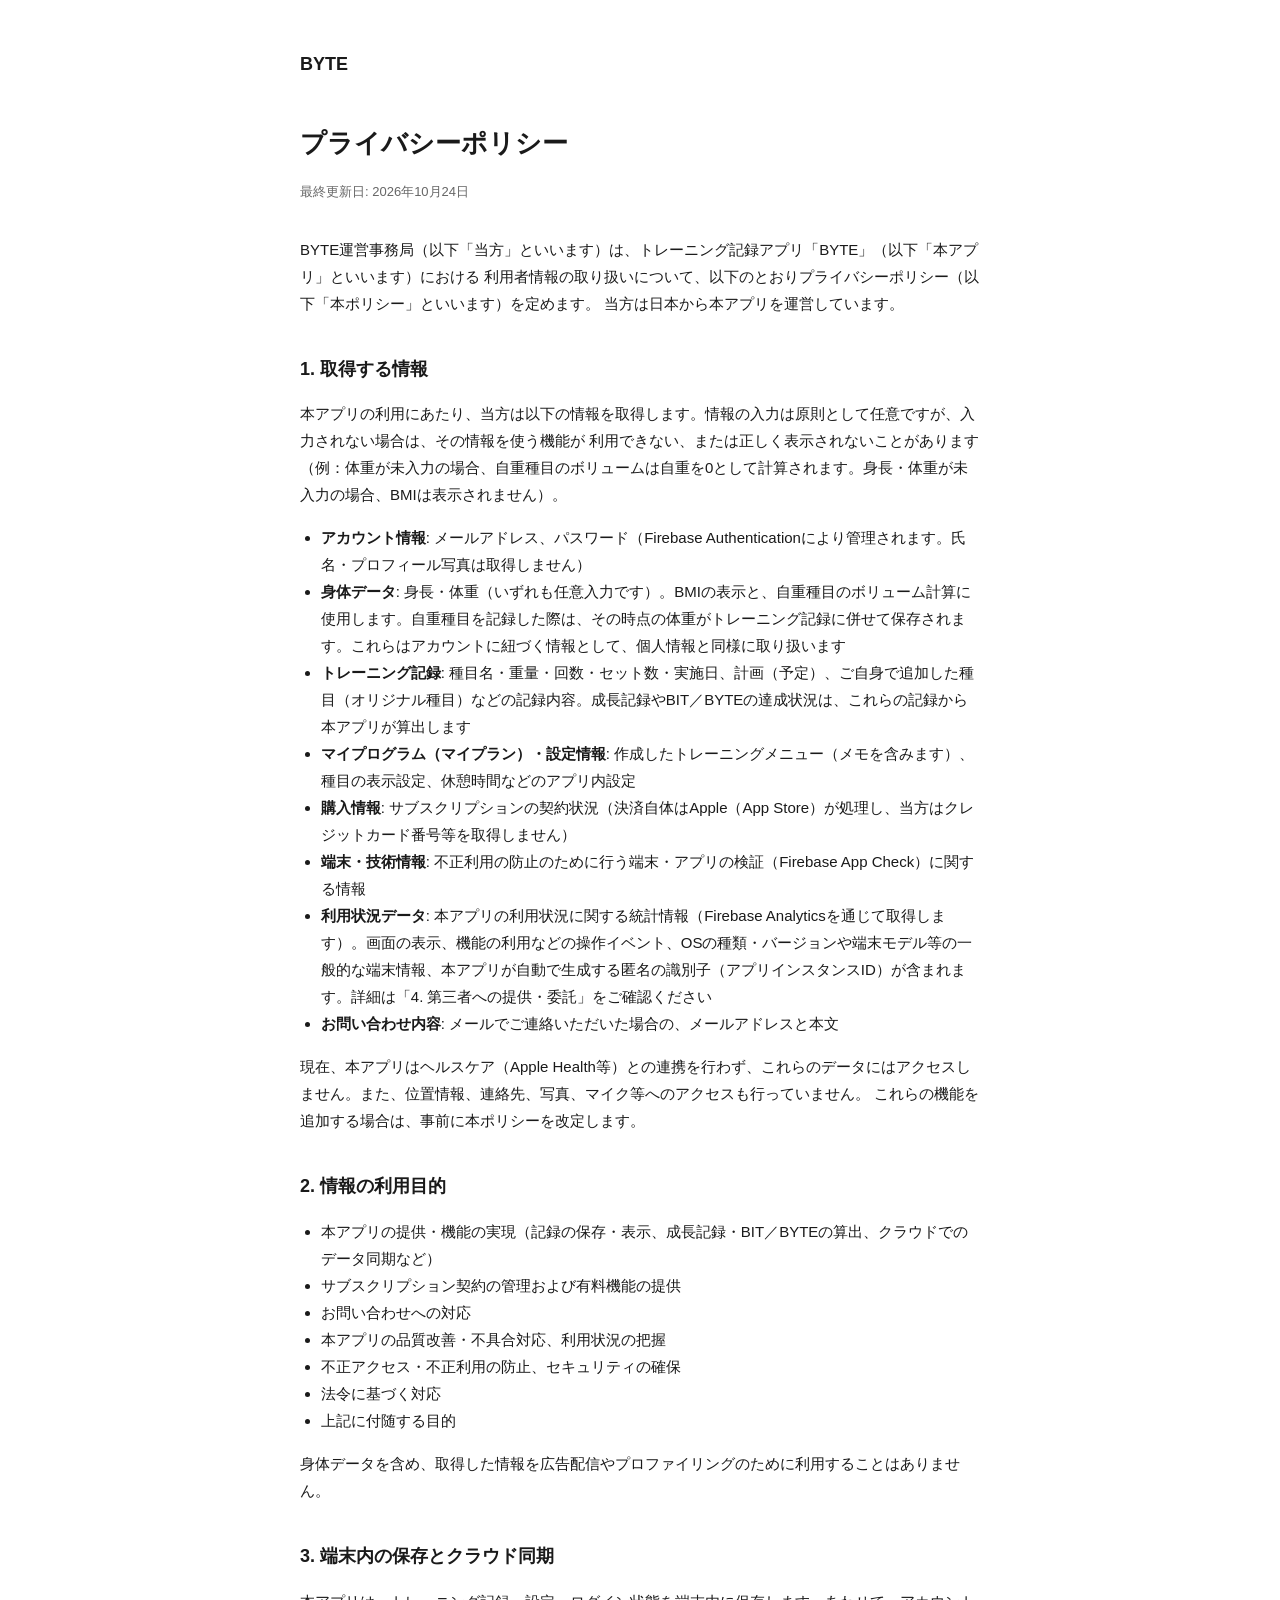
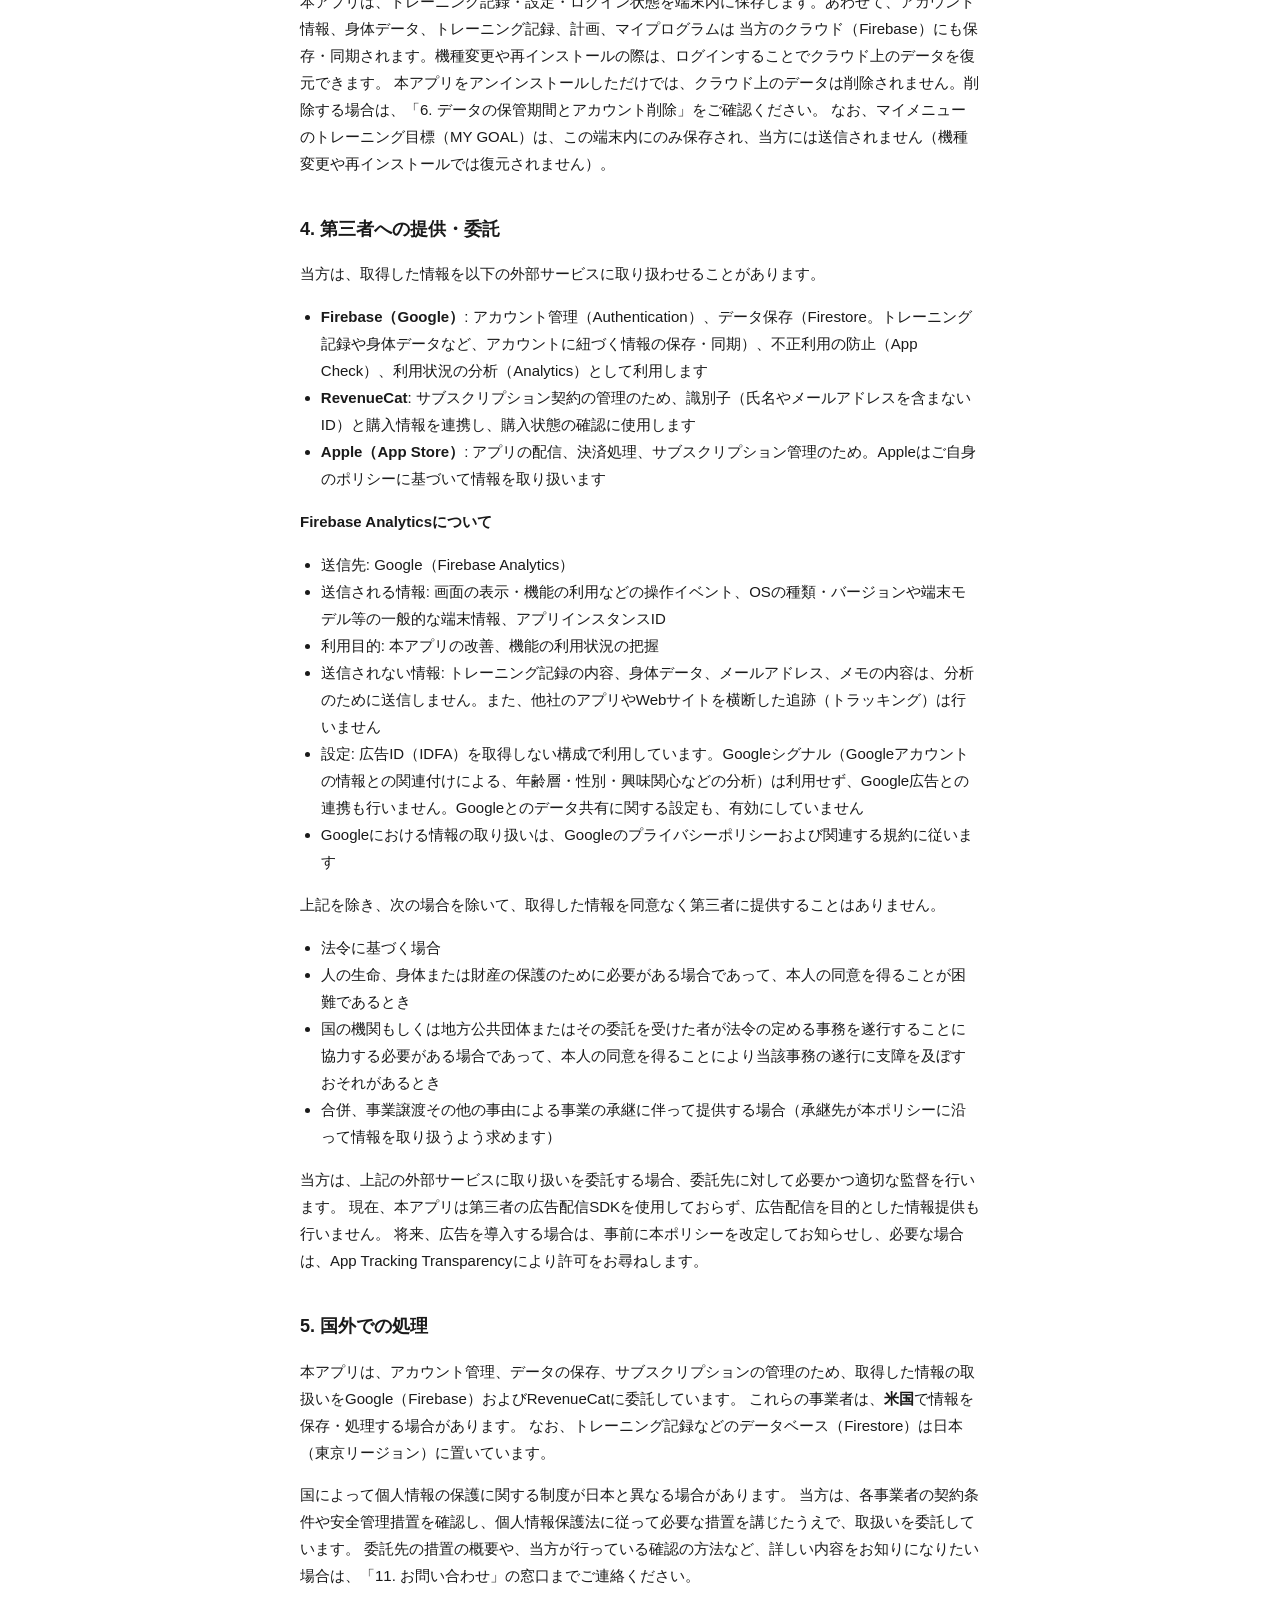
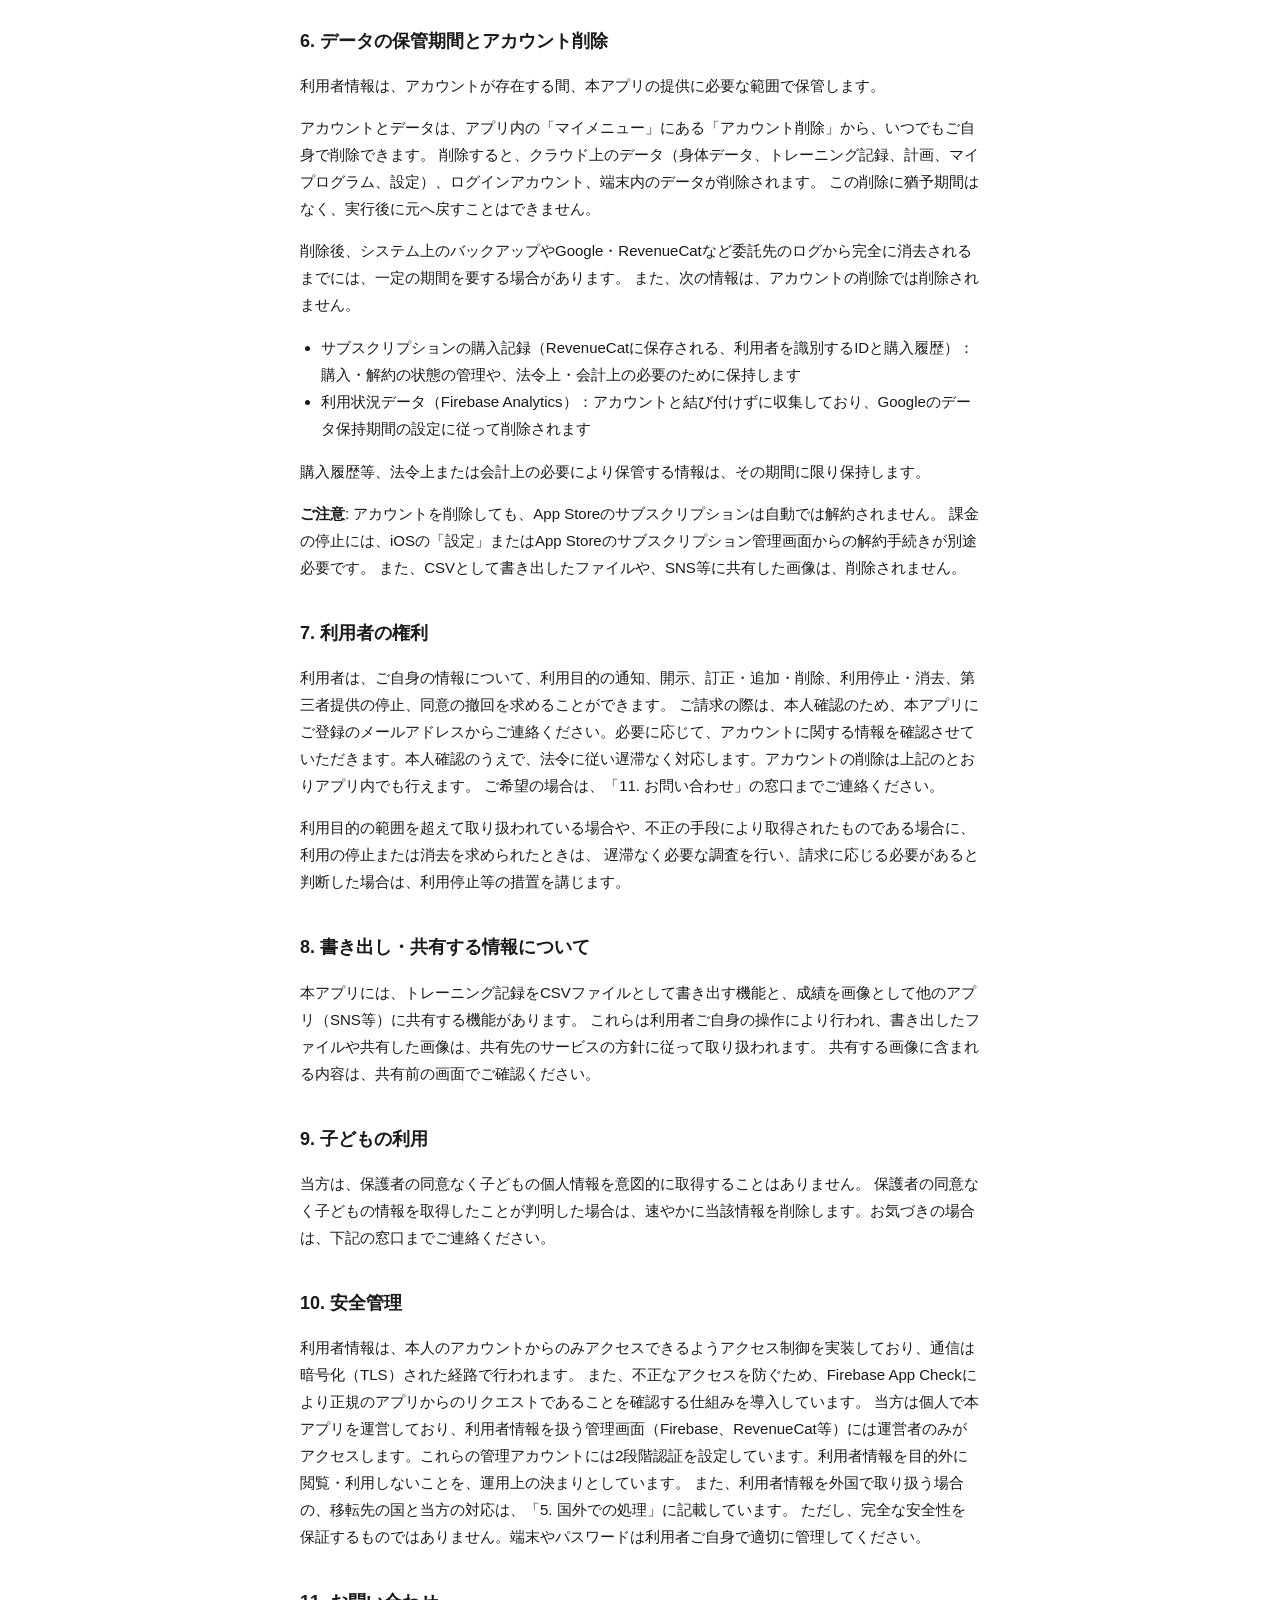
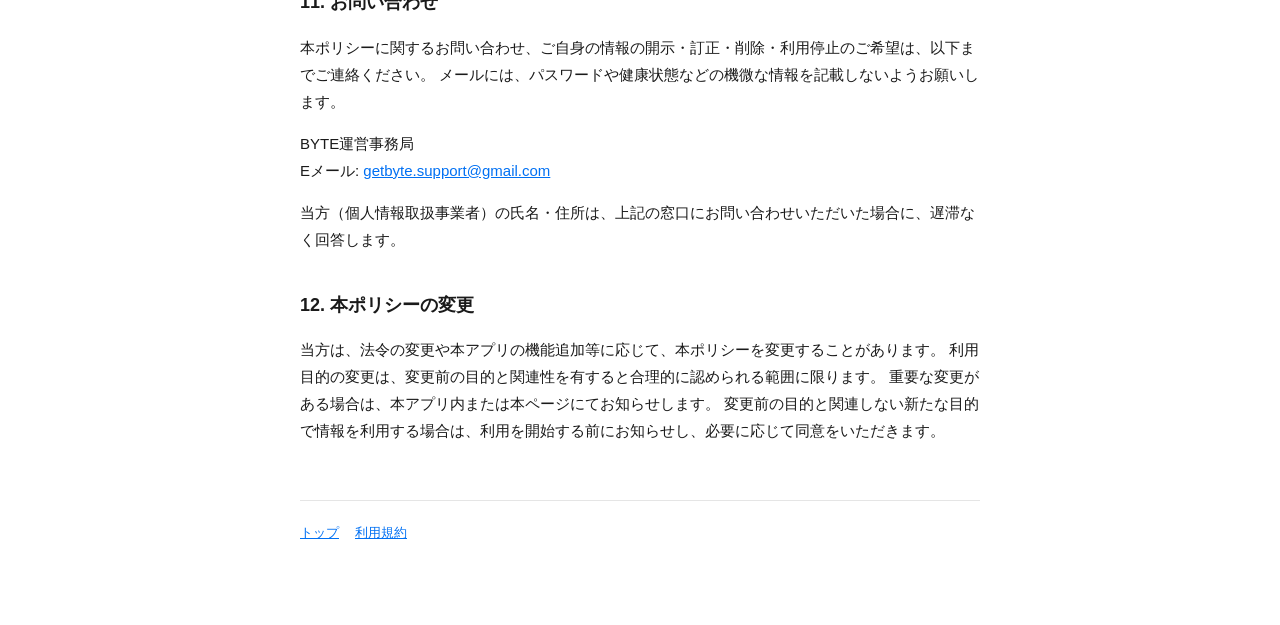
==== privacy.html @ f1ae526e "プライバシーポリシー・利用規約・トップページを公開" ====
<!doctype html>
<html lang="ja">
<head>
<meta charset="utf-8">
<meta name="viewport" content="width=device-width, initial-scale=1">
<title>プライバシーポリシー | BYTE</title>
<link rel="stylesheet" href="style.css">
</head>
<body>
<div class="wrap">
  <header class="site"><a href="/">BYTE</a></header>
  <h1>プライバシーポリシー</h1>
  <p class="updated">最終更新日: 2026年10月24日</p>

  <p>
    BYTE運営事務局（以下「当方」といいます）は、トレーニング記録アプリ「BYTE」（以下「本アプリ」といいます）における
    利用者情報の取り扱いについて、以下のとおりプライバシーポリシー（以下「本ポリシー」といいます）を定めます。
    当方は日本から本アプリを運営しています。
  </p>

  <h2>1. 取得する情報</h2>
  <p>
    本アプリの利用にあたり、当方は以下の情報を取得します。情報の入力は原則として任意ですが、入力されない場合は、その情報を使う機能が
    利用できない、または正しく表示されないことがあります（例：体重が未入力の場合、自重種目のボリュームは自重を0として計算されます。身長・体重が未入力の場合、BMIは表示されません）。
  </p>
  <ul>
    <li><strong>アカウント情報</strong>: メールアドレス、パスワード（Firebase Authenticationにより管理されます。氏名・プロフィール写真は取得しません）</li>
    <li><strong>身体データ</strong>: 身長・体重（いずれも任意入力です）。BMIの表示と、自重種目のボリューム計算に使用します。自重種目を記録した際は、その時点の体重がトレーニング記録に併せて保存されます。これらはアカウントに紐づく情報として、個人情報と同様に取り扱います</li>
    <li><strong>トレーニング記録</strong>: 種目名・重量・回数・セット数・実施日、計画（予定）、ご自身で追加した種目（オリジナル種目）などの記録内容。成長記録やBIT／BYTEの達成状況は、これらの記録から本アプリが算出します</li>
    <li><strong>マイプログラム（マイプラン）・設定情報</strong>: 作成したトレーニングメニュー（メモを含みます）、種目の表示設定、休憩時間などのアプリ内設定</li>
    <li><strong>購入情報</strong>: サブスクリプションの契約状況（決済自体はApple（App Store）が処理し、当方はクレジットカード番号等を取得しません）</li>
    <li><strong>端末・技術情報</strong>: 不正利用の防止のために行う端末・アプリの検証（Firebase App Check）に関する情報</li>
    <li><strong>利用状況データ</strong>: 本アプリの利用状況に関する統計情報（Firebase Analyticsを通じて取得します）。画面の表示、機能の利用などの操作イベント、OSの種類・バージョンや端末モデル等の一般的な端末情報、本アプリが自動で生成する匿名の識別子（アプリインスタンスID）が含まれます。詳細は「4. 第三者への提供・委託」をご確認ください</li>
    <li><strong>お問い合わせ内容</strong>: メールでご連絡いただいた場合の、メールアドレスと本文</li>
  </ul>
  <p>
    現在、本アプリはヘルスケア（Apple Health等）との連携を行わず、これらのデータにはアクセスしません。また、位置情報、連絡先、写真、マイク等へのアクセスも行っていません。
    これらの機能を追加する場合は、事前に本ポリシーを改定します。
  </p>

  <h2>2. 情報の利用目的</h2>
  <ul>
    <li>本アプリの提供・機能の実現（記録の保存・表示、成長記録・BIT／BYTEの算出、クラウドでのデータ同期など）</li>
    <li>サブスクリプション契約の管理および有料機能の提供</li>
    <li>お問い合わせへの対応</li>
    <li>本アプリの品質改善・不具合対応、利用状況の把握</li>
    <li>不正アクセス・不正利用の防止、セキュリティの確保</li>
    <li>法令に基づく対応</li>
    <li>上記に付随する目的</li>
  </ul>
  <p>身体データを含め、取得した情報を広告配信やプロファイリングのために利用することはありません。</p>

  <h2>3. 端末内の保存とクラウド同期</h2>
  <p>
    本アプリは、トレーニング記録・設定・ログイン状態を端末内に保存します。あわせて、アカウント情報、身体データ、トレーニング記録、計画、マイプログラムは
    当方のクラウド（Firebase）にも保存・同期されます。機種変更や再インストールの際は、ログインすることでクラウド上のデータを復元できます。
    本アプリをアンインストールしただけでは、クラウド上のデータは削除されません。削除する場合は、「6. データの保管期間とアカウント削除」をご確認ください。
    なお、マイメニューのトレーニング目標（MY GOAL）は、この端末内にのみ保存され、当方には送信されません（機種変更や再インストールでは復元されません）。
  </p>

  <h2>4. 第三者への提供・委託</h2>
  <p>当方は、取得した情報を以下の外部サービスに取り扱わせることがあります。</p>
  <ul>
    <li><strong>Firebase（Google）</strong>: アカウント管理（Authentication）、データ保存（Firestore。トレーニング記録や身体データなど、アカウントに紐づく情報の保存・同期）、不正利用の防止（App Check）、利用状況の分析（Analytics）として利用します</li>
    <li><strong>RevenueCat</strong>: サブスクリプション契約の管理のため、識別子（氏名やメールアドレスを含まないID）と購入情報を連携し、購入状態の確認に使用します</li>
    <li><strong>Apple（App Store）</strong>: アプリの配信、決済処理、サブスクリプション管理のため。Appleはご自身のポリシーに基づいて情報を取り扱います</li>
  </ul>

  <p><strong>Firebase Analyticsについて</strong></p>
  <ul>
    <li>送信先: Google（Firebase Analytics）</li>
    <li>送信される情報: 画面の表示・機能の利用などの操作イベント、OSの種類・バージョンや端末モデル等の一般的な端末情報、アプリインスタンスID</li>
    <li>利用目的: 本アプリの改善、機能の利用状況の把握</li>
    <li>送信されない情報: トレーニング記録の内容、身体データ、メールアドレス、メモの内容は、分析のために送信しません。また、他社のアプリやWebサイトを横断した追跡（トラッキング）は行いません</li>
    <li>設定: 広告ID（IDFA）を取得しない構成で利用しています。Googleシグナル（Googleアカウントの情報との関連付けによる、年齢層・性別・興味関心などの分析）は利用せず、Google広告との連携も行いません。Googleとのデータ共有に関する設定も、有効にしていません</li>
    <li>Googleにおける情報の取り扱いは、Googleのプライバシーポリシーおよび関連する規約に従います</li>
  </ul>

  <p>
    上記を除き、次の場合を除いて、取得した情報を同意なく第三者に提供することはありません。
  </p>
  <ul>
    <li>法令に基づく場合</li>
    <li>人の生命、身体または財産の保護のために必要がある場合であって、本人の同意を得ることが困難であるとき</li>
    <li>国の機関もしくは地方公共団体またはその委託を受けた者が法令の定める事務を遂行することに協力する必要がある場合であって、本人の同意を得ることにより当該事務の遂行に支障を及ぼすおそれがあるとき</li>
    <li>合併、事業譲渡その他の事由による事業の承継に伴って提供する場合（承継先が本ポリシーに沿って情報を取り扱うよう求めます）</li>
  </ul>
  <p>
    当方は、上記の外部サービスに取り扱いを委託する場合、委託先に対して必要かつ適切な監督を行います。
    現在、本アプリは第三者の広告配信SDKを使用しておらず、広告配信を目的とした情報提供も行いません。
    将来、広告を導入する場合は、事前に本ポリシーを改定してお知らせし、必要な場合は、App Tracking Transparencyにより許可をお尋ねします。
  </p>

  <h2>5. 国外での処理</h2>
  <p>
    本アプリは、アカウント管理、データの保存、サブスクリプションの管理のため、取得した情報の取扱いをGoogle（Firebase）およびRevenueCatに委託しています。
    これらの事業者は、<strong>米国</strong>で情報を保存・処理する場合があります。
    なお、トレーニング記録などのデータベース（Firestore）は日本（東京リージョン）に置いています。
  </p>
  <p>
    国によって個人情報の保護に関する制度が日本と異なる場合があります。
    当方は、各事業者の契約条件や安全管理措置を確認し、個人情報保護法に従って必要な措置を講じたうえで、取扱いを委託しています。
    委託先の措置の概要や、当方が行っている確認の方法など、詳しい内容をお知りになりたい場合は、「11. お問い合わせ」の窓口までご連絡ください。
  </p>

  <h2>6. データの保管期間とアカウント削除</h2>
  <p>
    利用者情報は、アカウントが存在する間、本アプリの提供に必要な範囲で保管します。
  </p>
  <p>
    アカウントとデータは、アプリ内の「マイメニュー」にある「アカウント削除」から、いつでもご自身で削除できます。
    削除すると、クラウド上のデータ（身体データ、トレーニング記録、計画、マイプログラム、設定）、ログインアカウント、端末内のデータが削除されます。
    この削除に猶予期間はなく、実行後に元へ戻すことはできません。
  </p>
  <p>
    削除後、システム上のバックアップやGoogle・RevenueCatなど委託先のログから完全に消去されるまでには、一定の期間を要する場合があります。
    また、次の情報は、アカウントの削除では削除されません。
  </p>
  <ul>
    <li>サブスクリプションの購入記録（RevenueCatに保存される、利用者を識別するIDと購入履歴）：購入・解約の状態の管理や、法令上・会計上の必要のために保持します</li>
    <li>利用状況データ（Firebase Analytics）：アカウントと結び付けずに収集しており、Googleのデータ保持期間の設定に従って削除されます</li>
  </ul>
  <p>
    購入履歴等、法令上または会計上の必要により保管する情報は、その期間に限り保持します。
  </p>
  <p>
    <strong>ご注意</strong>: アカウントを削除しても、App Storeのサブスクリプションは自動では解約されません。
    課金の停止には、iOSの「設定」またはApp Storeのサブスクリプション管理画面からの解約手続きが別途必要です。
    また、CSVとして書き出したファイルや、SNS等に共有した画像は、削除されません。
  </p>

  <h2>7. 利用者の権利</h2>
  <p>
    利用者は、ご自身の情報について、利用目的の通知、開示、訂正・追加・削除、利用停止・消去、第三者提供の停止、同意の撤回を求めることができます。
    ご請求の際は、本人確認のため、本アプリにご登録のメールアドレスからご連絡ください。必要に応じて、アカウントに関する情報を確認させていただきます。本人確認のうえで、法令に従い遅滞なく対応します。アカウントの削除は上記のとおりアプリ内でも行えます。
    ご希望の場合は、「11. お問い合わせ」の窓口までご連絡ください。
  </p>
  <p>
    利用目的の範囲を超えて取り扱われている場合や、不正の手段により取得されたものである場合に、利用の停止または消去を求められたときは、
    遅滞なく必要な調査を行い、請求に応じる必要があると判断した場合は、利用停止等の措置を講じます。
  </p>

  <h2>8. 書き出し・共有する情報について</h2>
  <p>
    本アプリには、トレーニング記録をCSVファイルとして書き出す機能と、成績を画像として他のアプリ（SNS等）に共有する機能があります。
    これらは利用者ご自身の操作により行われ、書き出したファイルや共有した画像は、共有先のサービスの方針に従って取り扱われます。
    共有する画像に含まれる内容は、共有前の画面でご確認ください。
  </p>

  <h2>9. 子どもの利用</h2>
  <p>
    当方は、保護者の同意なく子どもの個人情報を意図的に取得することはありません。
    保護者の同意なく子どもの情報を取得したことが判明した場合は、速やかに当該情報を削除します。お気づきの場合は、下記の窓口までご連絡ください。
  </p>

  <h2>10. 安全管理</h2>
  <p>
    利用者情報は、本人のアカウントからのみアクセスできるようアクセス制御を実装しており、通信は暗号化（TLS）された経路で行われます。
    また、不正なアクセスを防ぐため、Firebase App Checkにより正規のアプリからのリクエストであることを確認する仕組みを導入しています。
    当方は個人で本アプリを運営しており、利用者情報を扱う管理画面（Firebase、RevenueCat等）には運営者のみがアクセスします。これらの管理アカウントには2段階認証を設定しています。利用者情報を目的外に閲覧・利用しないことを、運用上の決まりとしています。
    また、利用者情報を外国で取り扱う場合の、移転先の国と当方の対応は、「5. 国外での処理」に記載しています。
    ただし、完全な安全性を保証するものではありません。端末やパスワードは利用者ご自身で適切に管理してください。
  </p>

  <h2>11. お問い合わせ</h2>
  <p>
    本ポリシーに関するお問い合わせ、ご自身の情報の開示・訂正・削除・利用停止のご希望は、以下までご連絡ください。
    メールには、パスワードや健康状態などの機微な情報を記載しないようお願いします。
  </p>
  <p>BYTE運営事務局<br>Eメール: <a href="mailto:getbyte.support@gmail.com">getbyte.support@gmail.com</a></p>
  <p>当方（個人情報取扱事業者）の氏名・住所は、上記の窓口にお問い合わせいただいた場合に、遅滞なく回答します。</p>

  <h2>12. 本ポリシーの変更</h2>
  <p>
    当方は、法令の変更や本アプリの機能追加等に応じて、本ポリシーを変更することがあります。
    利用目的の変更は、変更前の目的と関連性を有すると合理的に認められる範囲に限ります。
    重要な変更がある場合は、本アプリ内または本ページにてお知らせします。
    変更前の目的と関連しない新たな目的で情報を利用する場合は、利用を開始する前にお知らせし、必要に応じて同意をいただきます。
  </p>

  <footer>
    <a href="/">トップ</a>
    <a href="/terms.html">利用規約</a>
  </footer>
</div>
</body>
</html>
---- style.css ----
:root {
  color-scheme: light;
  --text: #1a1a1a;
  --muted: #666;
  --bg: #fff;
  --border: #e5e5e5;
  --accent: #0070f3;
}
* { box-sizing: border-box; }
body {
  margin: 0;
  background: var(--bg);
  color: var(--text);
  font-family: -apple-system, BlinkMacSystemFont, "Hiragino Sans", "Yu Gothic", sans-serif;
  line-height: 1.8;
}
.wrap {
  max-width: 720px;
  margin: 0 auto;
  padding: 48px 20px 80px;
}
header.site {
  display: flex;
  align-items: center;
  gap: 10px;
  margin-bottom: 40px;
}
header.site a {
  color: var(--text);
  text-decoration: none;
  font-weight: 700;
  font-size: 18px;
}
h1 { font-size: 26px; margin-bottom: 4px; }
.updated { color: var(--muted); font-size: 13px; margin-bottom: 32px; }
h2 { font-size: 18px; margin-top: 36px; margin-bottom: 8px; }
p, li { font-size: 15px; }
ul { padding-left: 1.3em; }
a { color: var(--accent); }
footer {
  margin-top: 56px;
  padding-top: 20px;
  border-top: 1px solid var(--border);
  font-size: 13px;
  color: var(--muted);
  display: flex;
  gap: 16px;
}
.home-hero {
  text-align: center;
  padding: 60px 0 40px;
}
.home-hero h1 { font-size: 32px; }
.home-hero p { color: var(--muted); }
.home-links {
  display: flex;
  gap: 16px;
  justify-content: center;
  margin-top: 24px;
}
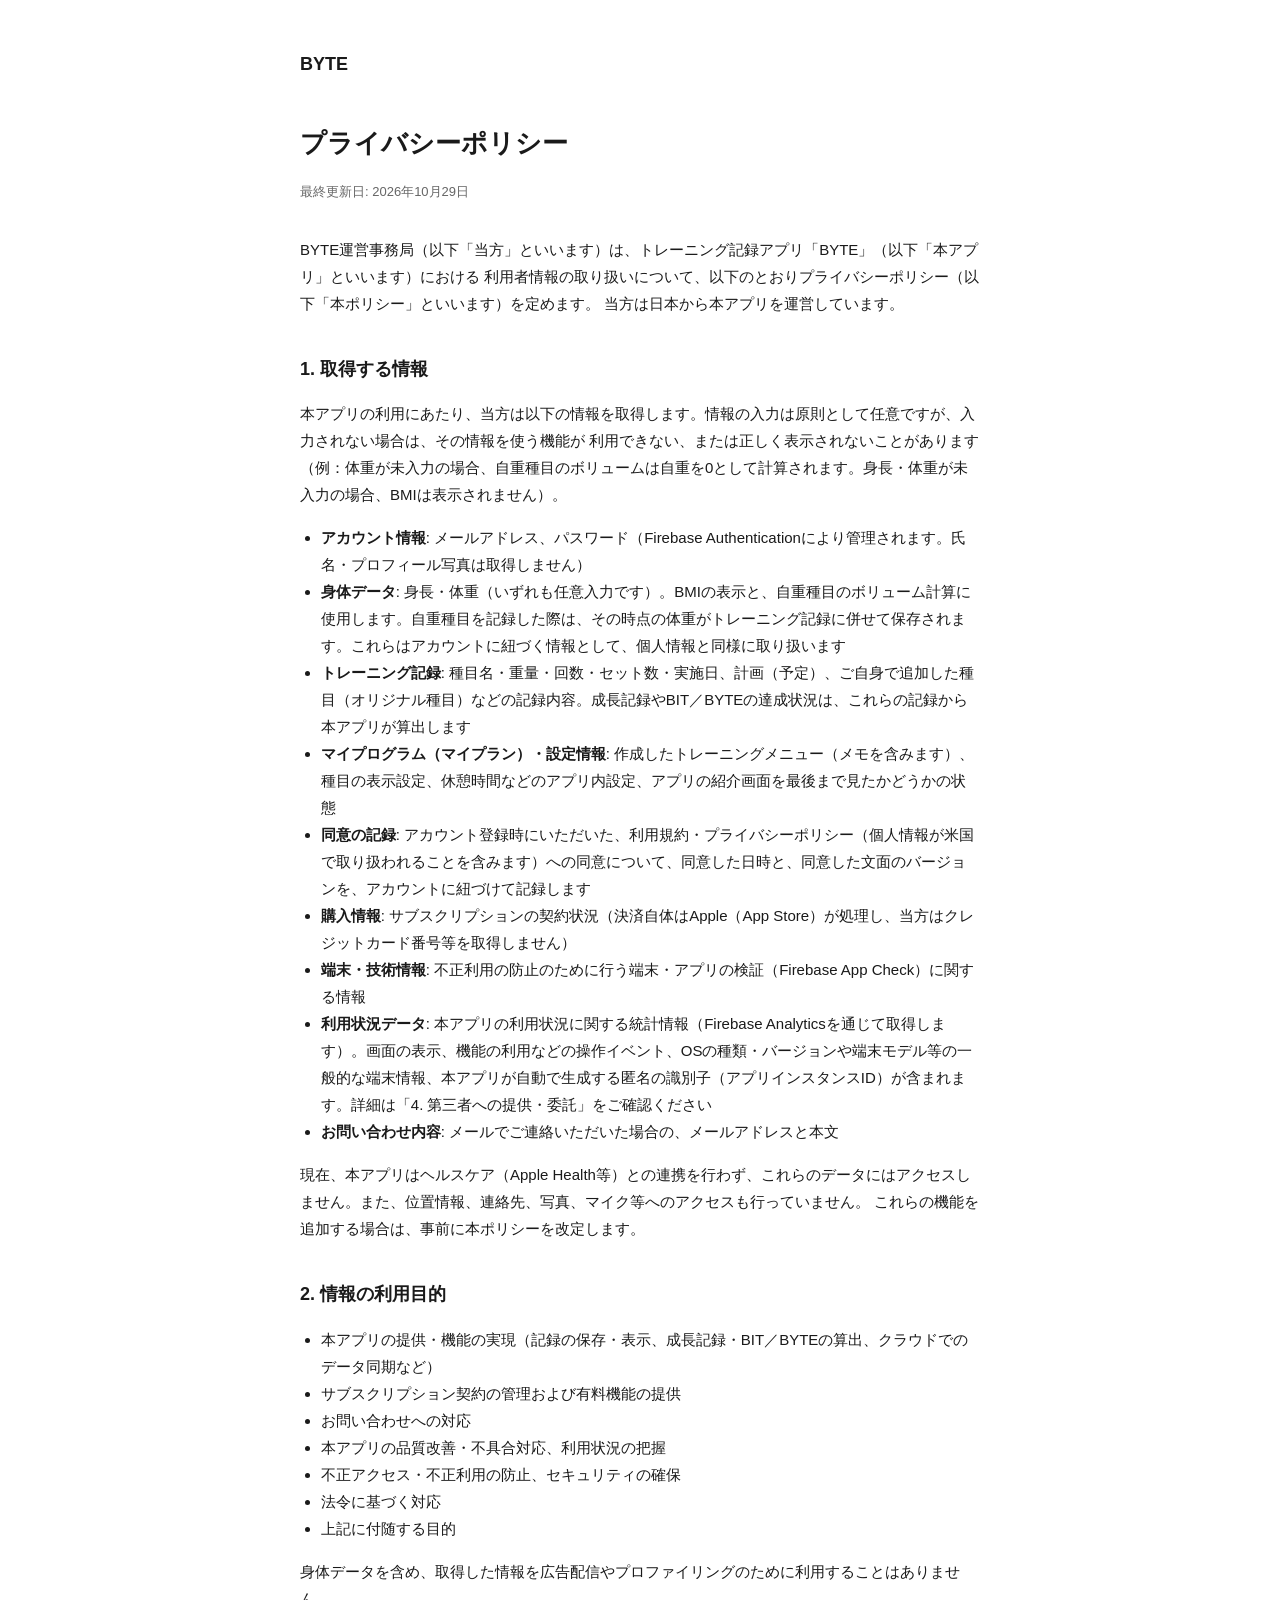
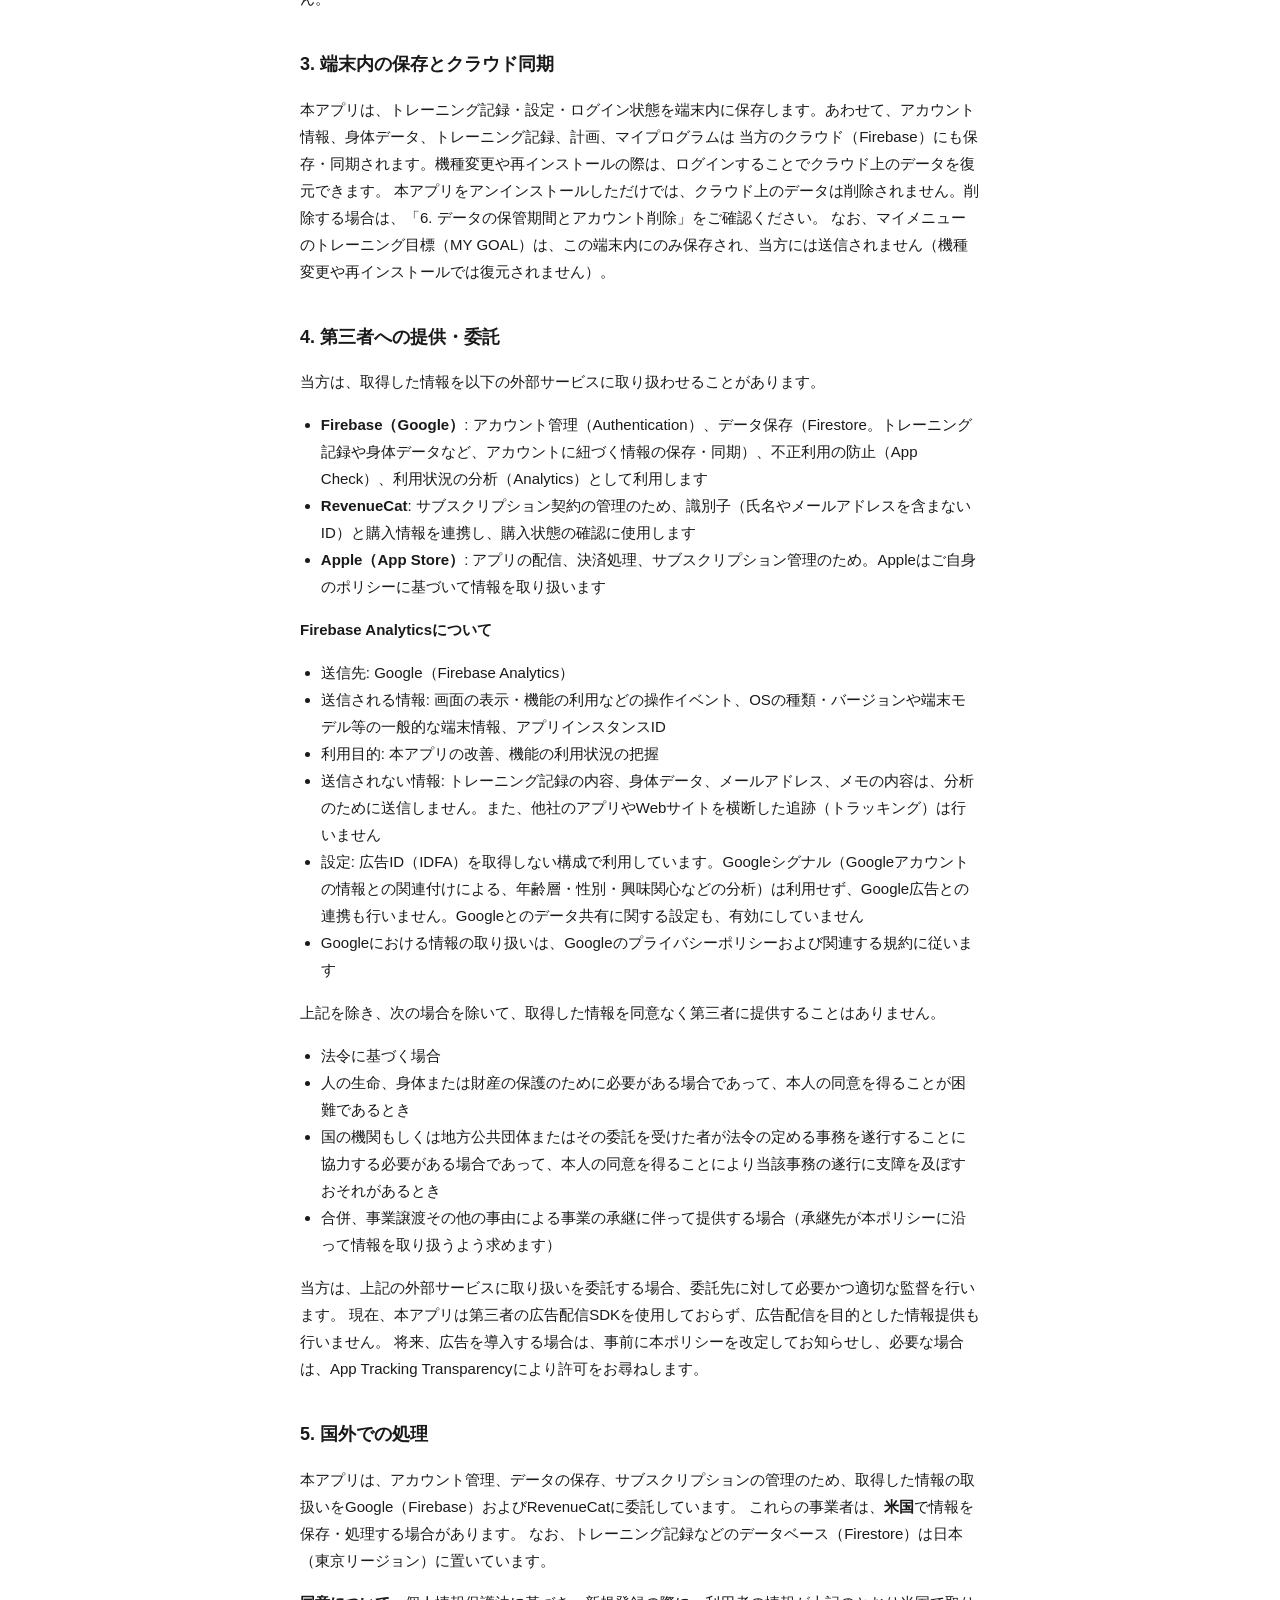
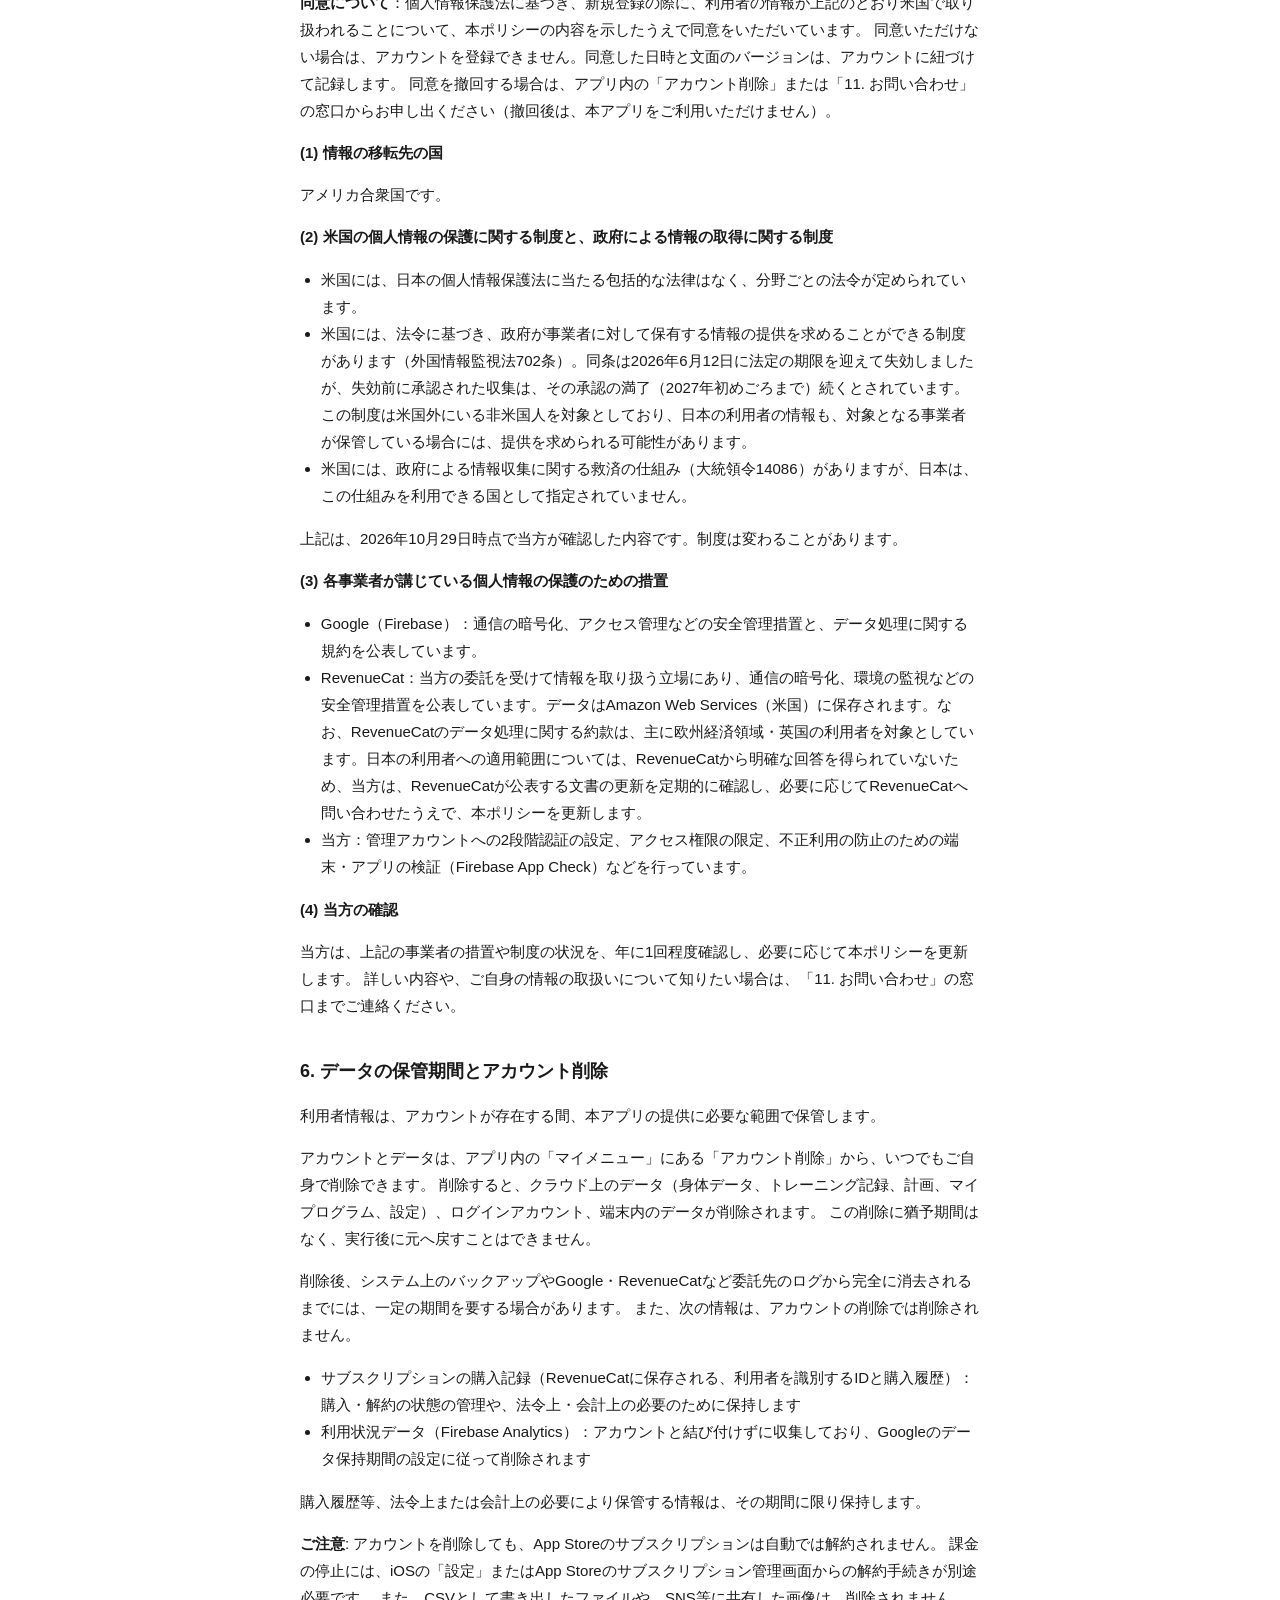
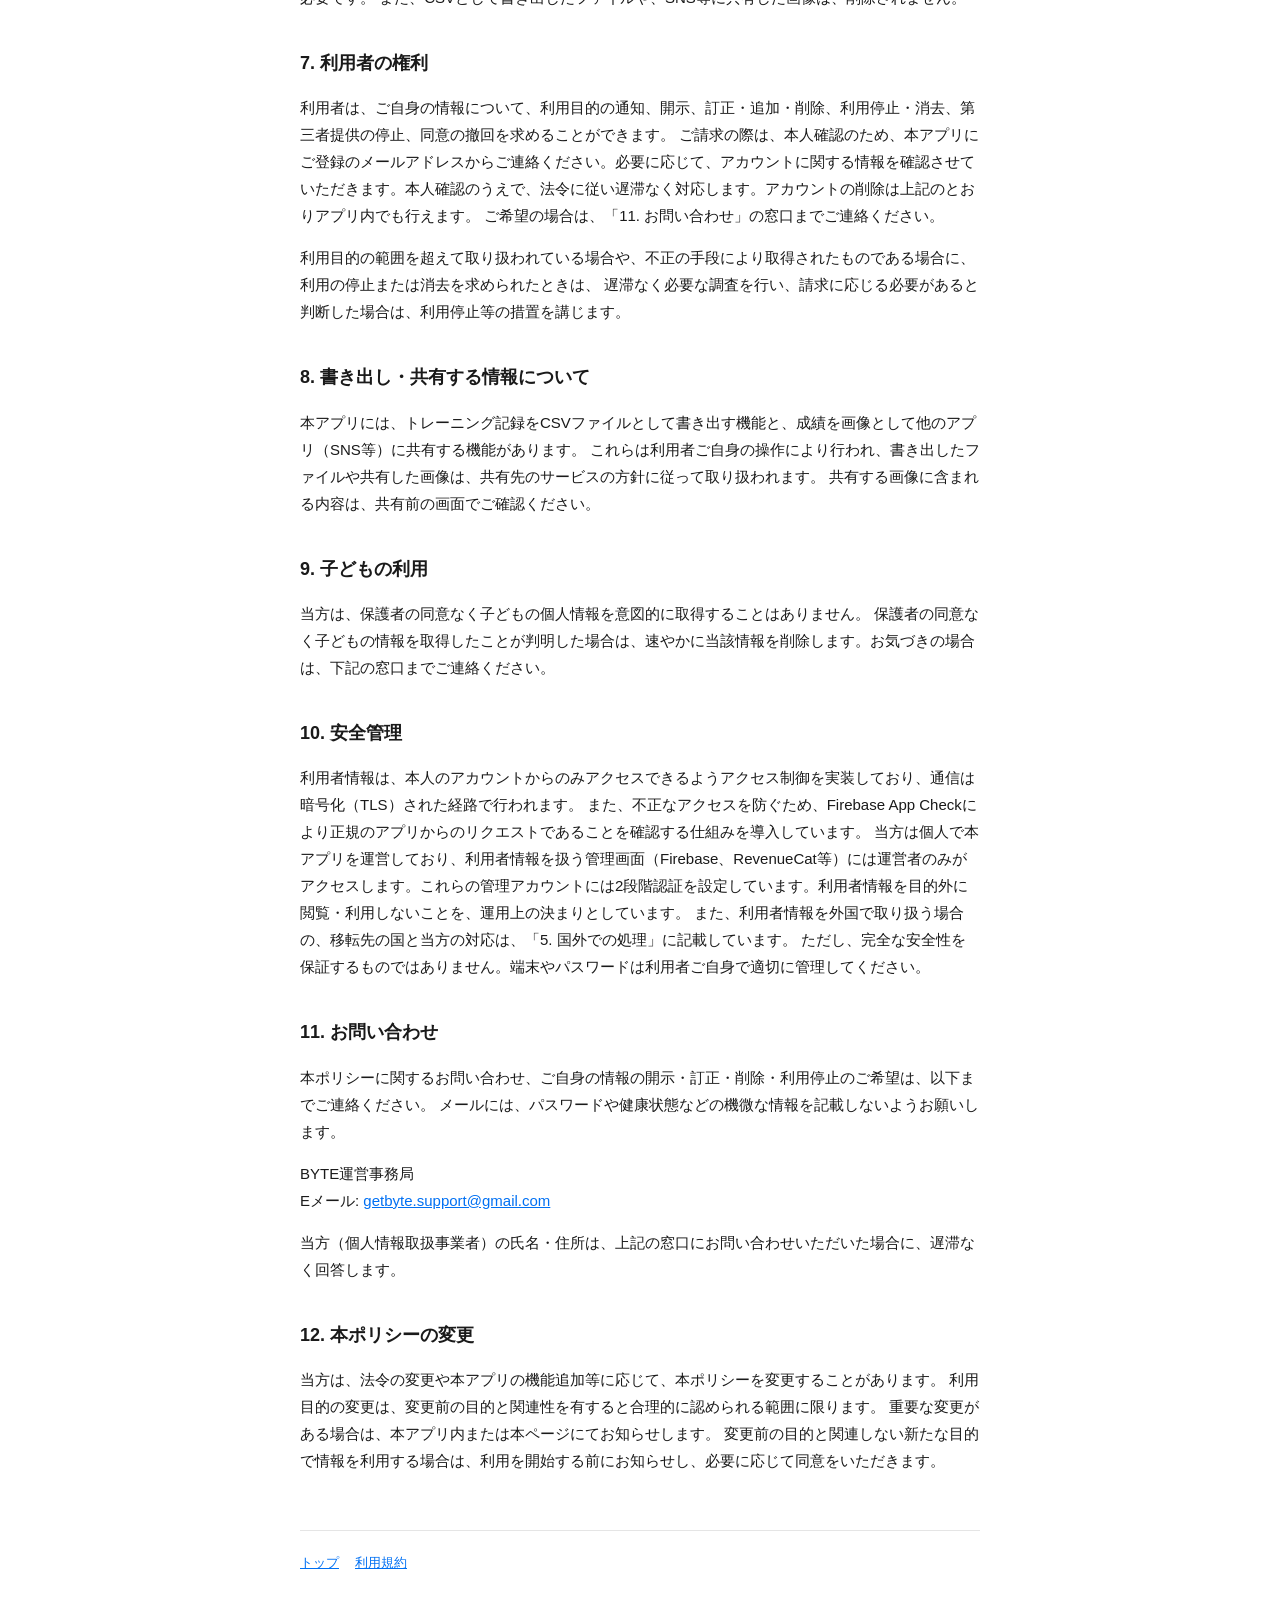
==== commit cfad3fe1: "プライバシーポリシー5章を同意取得の内容に改訂し、利用規約に米国での取扱いへの同意を追加" ====
--- a/privacy.html
+++ b/privacy.html
@@ -10,7 +10,7 @@
 <div class="wrap">
   <header class="site"><a href="/">BYTE</a></header>
   <h1>プライバシーポリシー</h1>
-  <p class="updated">最終更新日: 2026年10月24日</p>
+  <p class="updated">最終更新日: 2026年10月29日</p>
 
   <p>
     BYTE運営事務局（以下「当方」といいます）は、トレーニング記録アプリ「BYTE」（以下「本アプリ」といいます）における
@@ -27,7 +27,8 @@
     <li><strong>アカウント情報</strong>: メールアドレス、パスワード（Firebase Authenticationにより管理されます。氏名・プロフィール写真は取得しません）</li>
     <li><strong>身体データ</strong>: 身長・体重（いずれも任意入力です）。BMIの表示と、自重種目のボリューム計算に使用します。自重種目を記録した際は、その時点の体重がトレーニング記録に併せて保存されます。これらはアカウントに紐づく情報として、個人情報と同様に取り扱います</li>
     <li><strong>トレーニング記録</strong>: 種目名・重量・回数・セット数・実施日、計画（予定）、ご自身で追加した種目（オリジナル種目）などの記録内容。成長記録やBIT／BYTEの達成状況は、これらの記録から本アプリが算出します</li>
-    <li><strong>マイプログラム（マイプラン）・設定情報</strong>: 作成したトレーニングメニュー（メモを含みます）、種目の表示設定、休憩時間などのアプリ内設定</li>
+    <li><strong>マイプログラム（マイプラン）・設定情報</strong>: 作成したトレーニングメニュー（メモを含みます）、種目の表示設定、休憩時間などのアプリ内設定、アプリの紹介画面を最後まで見たかどうかの状態</li>
+    <li><strong>同意の記録</strong>: アカウント登録時にいただいた、利用規約・プライバシーポリシー（個人情報が米国で取り扱われることを含みます）への同意について、同意した日時と、同意した文面のバージョンを、アカウントに紐づけて記録します</li>
     <li><strong>購入情報</strong>: サブスクリプションの契約状況（決済自体はApple（App Store）が処理し、当方はクレジットカード番号等を取得しません）</li>
     <li><strong>端末・技術情報</strong>: 不正利用の防止のために行う端末・アプリの検証（Firebase App Check）に関する情報</li>
     <li><strong>利用状況データ</strong>: 本アプリの利用状況に関する統計情報（Firebase Analyticsを通じて取得します）。画面の表示、機能の利用などの操作イベント、OSの種類・バージョンや端末モデル等の一般的な端末情報、本アプリが自動で生成する匿名の識別子（アプリインスタンスID）が含まれます。詳細は「4. 第三者への提供・委託」をご確認ください</li>
@@ -98,9 +99,29 @@
     なお、トレーニング記録などのデータベース（Firestore）は日本（東京リージョン）に置いています。
   </p>
   <p>
-    国によって個人情報の保護に関する制度が日本と異なる場合があります。
-    当方は、各事業者の契約条件や安全管理措置を確認し、個人情報保護法に従って必要な措置を講じたうえで、取扱いを委託しています。
-    委託先の措置の概要や、当方が行っている確認の方法など、詳しい内容をお知りになりたい場合は、「11. お問い合わせ」の窓口までご連絡ください。
+    <strong>同意について</strong>：個人情報保護法に基づき、新規登録の際に、利用者の情報が上記のとおり米国で取り扱われることについて、本ポリシーの内容を示したうえで同意をいただいています。
+    同意いただけない場合は、アカウントを登録できません。同意した日時と文面のバージョンは、アカウントに紐づけて記録します。
+    同意を撤回する場合は、アプリ内の「アカウント削除」または「11. お問い合わせ」の窓口からお申し出ください（撤回後は、本アプリをご利用いただけません）。
+  </p>
+  <p><strong>(1) 情報の移転先の国</strong></p>
+  <p>アメリカ合衆国です。</p>
+  <p><strong>(2) 米国の個人情報の保護に関する制度と、政府による情報の取得に関する制度</strong></p>
+  <ul>
+    <li>米国には、日本の個人情報保護法に当たる包括的な法律はなく、分野ごとの法令が定められています。</li>
+    <li>米国には、法令に基づき、政府が事業者に対して保有する情報の提供を求めることができる制度があります（外国情報監視法702条）。同条は2026年6月12日に法定の期限を迎えて失効しましたが、失効前に承認された収集は、その承認の満了（2027年初めごろまで）続くとされています。この制度は米国外にいる非米国人を対象としており、日本の利用者の情報も、対象となる事業者が保管している場合には、提供を求められる可能性があります。</li>
+    <li>米国には、政府による情報収集に関する救済の仕組み（大統領令14086）がありますが、日本は、この仕組みを利用できる国として指定されていません。</li>
+  </ul>
+  <p>上記は、2026年10月29日時点で当方が確認した内容です。制度は変わることがあります。</p>
+  <p><strong>(3) 各事業者が講じている個人情報の保護のための措置</strong></p>
+  <ul>
+    <li>Google（Firebase）：通信の暗号化、アクセス管理などの安全管理措置と、データ処理に関する規約を公表しています。</li>
+    <li>RevenueCat：当方の委託を受けて情報を取り扱う立場にあり、通信の暗号化、環境の監視などの安全管理措置を公表しています。データはAmazon Web Services（米国）に保存されます。なお、RevenueCatのデータ処理に関する約款は、主に欧州経済領域・英国の利用者を対象としています。日本の利用者への適用範囲については、RevenueCatから明確な回答を得られていないため、当方は、RevenueCatが公表する文書の更新を定期的に確認し、必要に応じてRevenueCatへ問い合わせたうえで、本ポリシーを更新します。</li>
+    <li>当方：管理アカウントへの2段階認証の設定、アクセス権限の限定、不正利用の防止のための端末・アプリの検証（Firebase App Check）などを行っています。</li>
+  </ul>
+  <p><strong>(4) 当方の確認</strong></p>
+  <p>
+    当方は、上記の事業者の措置や制度の状況を、年に1回程度確認し、必要に応じて本ポリシーを更新します。
+    詳しい内容や、ご自身の情報の取扱いについて知りたい場合は、「11. お問い合わせ」の窓口までご連絡ください。
   </p>
 
   <h2>6. データの保管期間とアカウント削除</h2>
